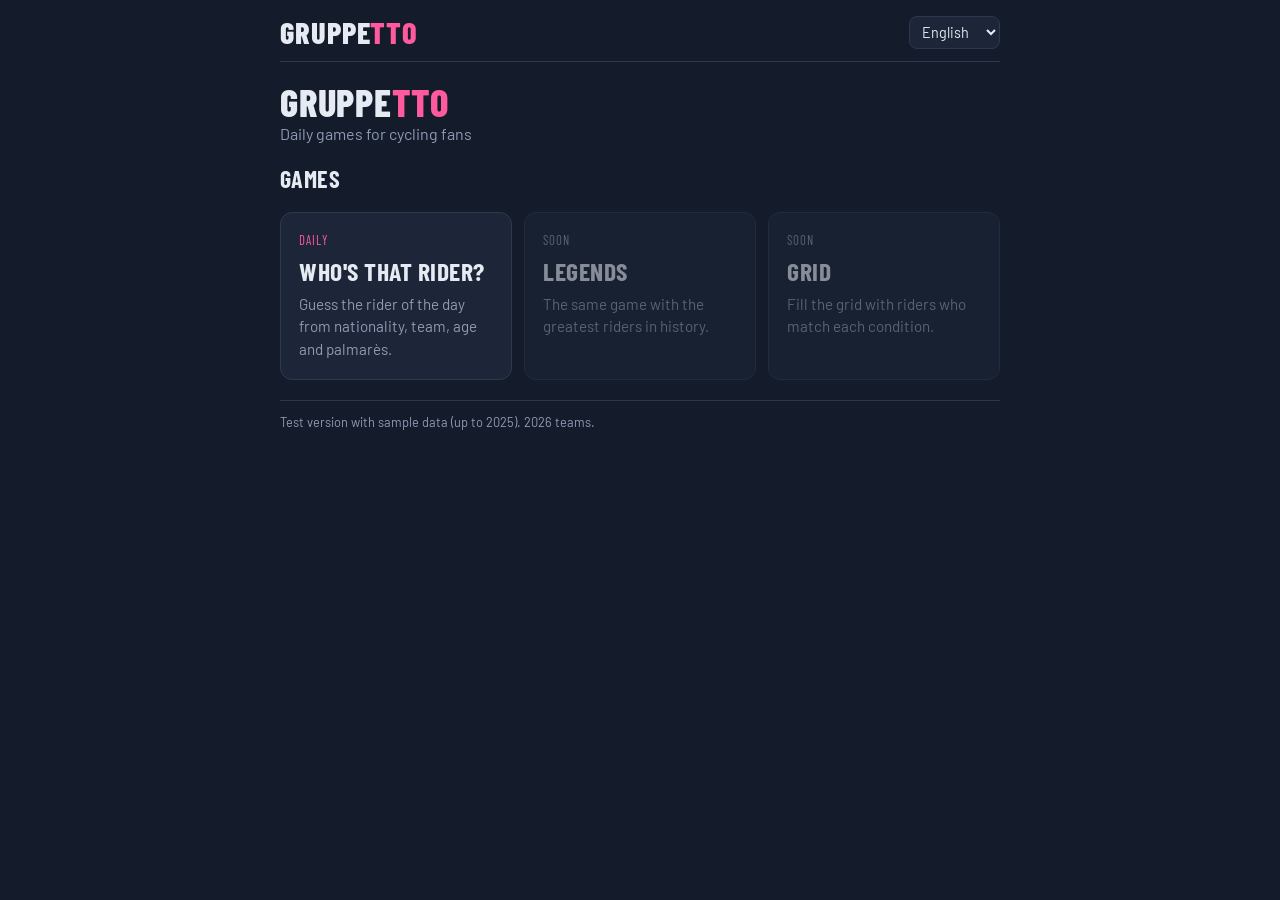
==== index.html @ 4b2cd211 "Primera versió de Gruppetto: portada i joc Qui és? Portada de la plataforma, joc diari amb mode lliu" ====
<!doctype html>
<html lang="ca">
<head>
<meta charset="utf-8">
<meta name="viewport" content="width=device-width, initial-scale=1, viewport-fit=cover">
<title>Gruppetto</title>
<meta name="description" content="Jocs diaris per a aficionats al ciclisme.">
<link rel="preconnect" href="https://fonts.googleapis.com">
<link rel="preconnect" href="https://fonts.gstatic.com" crossorigin>
<link rel="stylesheet" href="https://fonts.googleapis.com/css2?family=Barlow+Condensed:wght@500;700;800&family=Barlow:wght@400;500;600&display=swap">
<link rel="stylesheet" href="assets/css/style.css">
</head>
<body>
<div class="wrap">
  <header class="topbar">
    <a class="logo" href="./">Gruppe<span>tto</span></a>
    <div class="topbar-actions">
      <select class="lang" aria-label="Idioma"></select>
    </div>
  </header>

  <div>
    <h1>Gruppe<span style="color:var(--accent)">tto</span></h1>
    <p class="lead" data-i18n="tagline"></p>
  </div>

  <h2 data-i18n="gamesTitle"></h2>
  <div class="games">
    <a class="game-card" href="qui-es/">
      <span class="tag" data-i18n="modeDaily"></span>
      <h3 data-i18n="whoName" style="font-size:1.6rem"></h3>
      <p data-i18n="whoDesc"></p>
    </a>
    <div class="game-card soon">
      <span class="tag" data-i18n="soon"></span>
      <h3 data-i18n="historyName" style="font-size:1.6rem"></h3>
      <p data-i18n="historyDesc"></p>
    </div>
    <div class="game-card soon">
      <span class="tag" data-i18n="soon"></span>
      <h3 data-i18n="gridName" style="font-size:1.6rem"></h3>
      <p data-i18n="gridDesc"></p>
    </div>
  </div>

  <footer data-i18n="sampleNote"></footer>
</div>
<script type="module">
  import { applyI18n } from "./assets/js/i18n.js";
  applyI18n();
</script>
</body>
</html>
---- assets/css/style.css ----
/* Gruppetto — paleta "blau nit" amb accent rosa */
:root {
  --bg: #141b2b;
  --surface: #1d2638;
  --surface-2: #24304a;
  --line: #2c3850;
  --line-strong: #3d4a66;
  --fg: #e6eaf2;
  --muted: #8f9bb3;
  --accent: #ff5a9e;
  --accent-ink: #2a0a19;
  --ok: #3aa76d;
  --near: #d9a325;
  --miss: #2c3850;
  --miss-fg: #cfd6e4;

  --display: "Barlow Condensed", "Arial Narrow", Arial, sans-serif;
  --body: "Barlow", system-ui, -apple-system, "Segoe UI", sans-serif;
  --radius: 8px;
  color-scheme: dark;
}

* { box-sizing: border-box; }
[hidden] { display: none !important; }
html, body { margin: 0; }
body {
  background: var(--bg);
  color: var(--fg);
  font-family: var(--body);
  font-size: 16px;
  line-height: 1.5;
  padding-left: max(16px, env(safe-area-inset-left, 0px));
  padding-right: max(16px, env(safe-area-inset-right, 0px));
  padding-block: 16px 48px;
  min-height: 100vh;
}
a { color: var(--accent); }
button { font: inherit; }
:focus-visible { outline: 3px solid var(--accent); outline-offset: 2px; }

.wrap { max-width: 720px; margin: 0 auto; display: flex; flex-direction: column; gap: 20px; }

/* Capçalera */
.topbar { display: flex; align-items: center; justify-content: space-between; gap: 12px; flex-wrap: wrap;
  border-bottom: 1px solid var(--line); padding-bottom: 12px; }
.logo { font-family: var(--display); font-weight: 800; font-size: 1.9rem; letter-spacing: .03em;
  text-transform: uppercase; color: var(--fg); text-decoration: none; line-height: 1; }
.logo span { color: var(--accent); }
.topbar-actions { display: flex; gap: 8px; align-items: center; }
.icon-btn { background: var(--surface); border: 1px solid var(--line); color: var(--fg); border-radius: var(--radius);
  padding: 6px 10px; cursor: pointer; font-size: .9rem; }
.icon-btn:hover { border-color: var(--line-strong); }
select.lang { background: var(--surface); color: var(--fg); border: 1px solid var(--line); border-radius: var(--radius);
  padding: 6px 8px; font: inherit; font-size: .9rem; }

h1, h2, h3 { font-family: var(--display); text-transform: uppercase; letter-spacing: .02em; line-height: 1.05; margin: 0;
  text-wrap: balance; }
h1 { font-size: 2.4rem; font-weight: 800; }
h2 { font-size: 1.5rem; font-weight: 700; }
.lead { color: var(--muted); margin: 0; max-width: 60ch; }

/* Portada */
.games { display: grid; grid-template-columns: repeat(auto-fit, minmax(220px, 1fr)); gap: 12px; }
.game-card { background: var(--surface); border: 1px solid var(--line); border-radius: 12px; padding: 18px;
  display: flex; flex-direction: column; gap: 8px; text-decoration: none; color: var(--fg); }
a.game-card:hover { border-color: var(--accent); }
.game-card .tag { font-family: var(--display); text-transform: uppercase; letter-spacing: .08em; font-size: .8rem; color: var(--accent); }
.game-card.soon { opacity: .55; }
.game-card.soon .tag { color: var(--muted); }
.game-card p { margin: 0; color: var(--muted); font-size: .95rem; }

/* Joc */
.mode-bar { display: flex; justify-content: space-between; align-items: center; gap: 12px; flex-wrap: wrap; }
.segmented { display: inline-flex; background: var(--surface); border: 1px solid var(--line); border-radius: 999px; padding: 3px; }
.segmented button { border: 0; background: transparent; color: var(--muted); padding: 6px 14px; border-radius: 999px; cursor: pointer; font-weight: 600; font-size: .9rem; }
.segmented button[aria-pressed="true"] { background: var(--accent); color: var(--accent-ink); }
.counter { font-family: var(--display); text-transform: uppercase; letter-spacing: .06em; color: var(--muted); }

.search { position: relative; }
.search input { width: 100%; font: 500 1.05rem var(--body); padding: 12px 14px; border: 1px solid var(--line-strong);
  background: var(--surface); color: var(--fg); border-radius: var(--radius); }
.search input::placeholder { color: var(--muted); }
.search input:focus { outline: 2px solid var(--accent); outline-offset: 1px; }
.search input:disabled { opacity: .6; }
.suggest { position: absolute; left: 0; right: 0; top: calc(100% + 4px); background: var(--surface-2); border: 1px solid var(--line-strong);
  border-radius: var(--radius); margin: 0; padding: 4px; list-style: none; z-index: 10; max-height: 280px; overflow: auto; }
.suggest li { padding: 8px 10px; border-radius: 6px; cursor: pointer; display: flex; justify-content: space-between; gap: 8px; }
.suggest li small { color: var(--muted); }
.suggest li[aria-selected="true"], .suggest li:hover { background: var(--line); }

.actions { display: flex; gap: 8px; flex-wrap: wrap; }
.btn { border: 1px solid var(--line-strong); background: var(--surface); color: var(--fg); padding: 8px 14px; border-radius: var(--radius);
  cursor: pointer; font-weight: 600; font-size: .95rem; }
.btn:hover { border-color: var(--accent); }
.btn.primary { background: var(--accent); border-color: var(--accent); color: var(--accent-ink); }
.btn[disabled] { opacity: .5; cursor: default; }
.hint-box { background: var(--surface); border: 1px dashed var(--accent); border-radius: var(--radius); padding: 10px 14px; }

.board { overflow-x: auto; }
.grid { display: grid; grid-template-columns: minmax(120px, 1.5fr) repeat(6, minmax(64px, 1fr)); gap: 6px; min-width: 600px; }
.grid .head { font-family: var(--display); font-size: .78rem; text-transform: uppercase; letter-spacing: .08em; color: var(--muted); text-align: center; }
.grid .head:first-child { text-align: left; }
.name { font-family: var(--display); font-weight: 700; font-size: 1.05rem; display: flex; align-items: center; line-height: 1.1; text-transform: uppercase; }
.tile { border-radius: 6px; min-height: 58px; display: flex; flex-direction: column; align-items: center; justify-content: center; text-align: center;
  padding: 4px; font-family: var(--display); font-weight: 700; font-size: 1.05rem; line-height: 1.05; color: #fff;
  font-variant-numeric: tabular-nums; animation: flip .35s ease both; overflow-wrap: break-word; hyphens: auto; }
.tile small { font-weight: 500; font-size: .72rem; letter-spacing: .03em; opacity: .9; }
.tile.ok { background: var(--ok); }
.tile.near { background: var(--near); }
.tile.miss { background: var(--miss); color: var(--miss-fg); }
@keyframes flip { from { transform: rotateX(90deg); } to { transform: none; } }
@media (prefers-reduced-motion: reduce) { .tile { animation: none; } }

.legend { display: flex; gap: 14px; flex-wrap: wrap; font-size: .85rem; color: var(--muted); }
.legend i { display: inline-block; width: 12px; height: 12px; border-radius: 3px; margin-right: 5px; vertical-align: -1px; }

.result { background: var(--surface); border: 1px solid var(--accent); border-radius: 12px; padding: 18px; display: flex; flex-direction: column; gap: 10px; }
.result p { margin: 0; }
pre.share { margin: 0; font-size: 1rem; white-space: pre-wrap; font-family: inherit; }

/* Diàlegs (estadístiques, anunci simulat) */
dialog { background: var(--surface); color: var(--fg); border: 1px solid var(--line-strong); border-radius: 12px; padding: 20px; width: min(420px, calc(100vw - 32px)); }
dialog::backdrop { background: rgba(5, 8, 15, .7); }
.stats-row { display: grid; grid-template-columns: repeat(4, 1fr); gap: 8px; text-align: center; margin: 12px 0; }
.stats-row b { display: block; font-family: var(--display); font-size: 1.8rem; font-variant-numeric: tabular-nums; }
.stats-row span { font-size: .78rem; color: var(--muted); }
.dist { display: flex; flex-direction: column; gap: 4px; }
.dist div { display: flex; align-items: center; gap: 6px; font-size: .85rem; font-variant-numeric: tabular-nums; }
.dist .bar { background: var(--line-strong); color: var(--fg); padding: 1px 6px; border-radius: 3px; text-align: right; min-width: 22px; }
.dist .bar.cur { background: var(--accent); color: var(--accent-ink); }
.ad-sim { text-align: center; display: flex; flex-direction: column; gap: 10px; align-items: center; }
.ad-sim .count { font-family: var(--display); font-size: 3rem; color: var(--accent); }

footer { color: var(--muted); font-size: .8rem; border-top: 1px solid var(--line); padding-top: 12px; }

@media (max-width: 480px) {
  h1 { font-size: 2rem; }
  .logo { font-size: 1.6rem; }
}
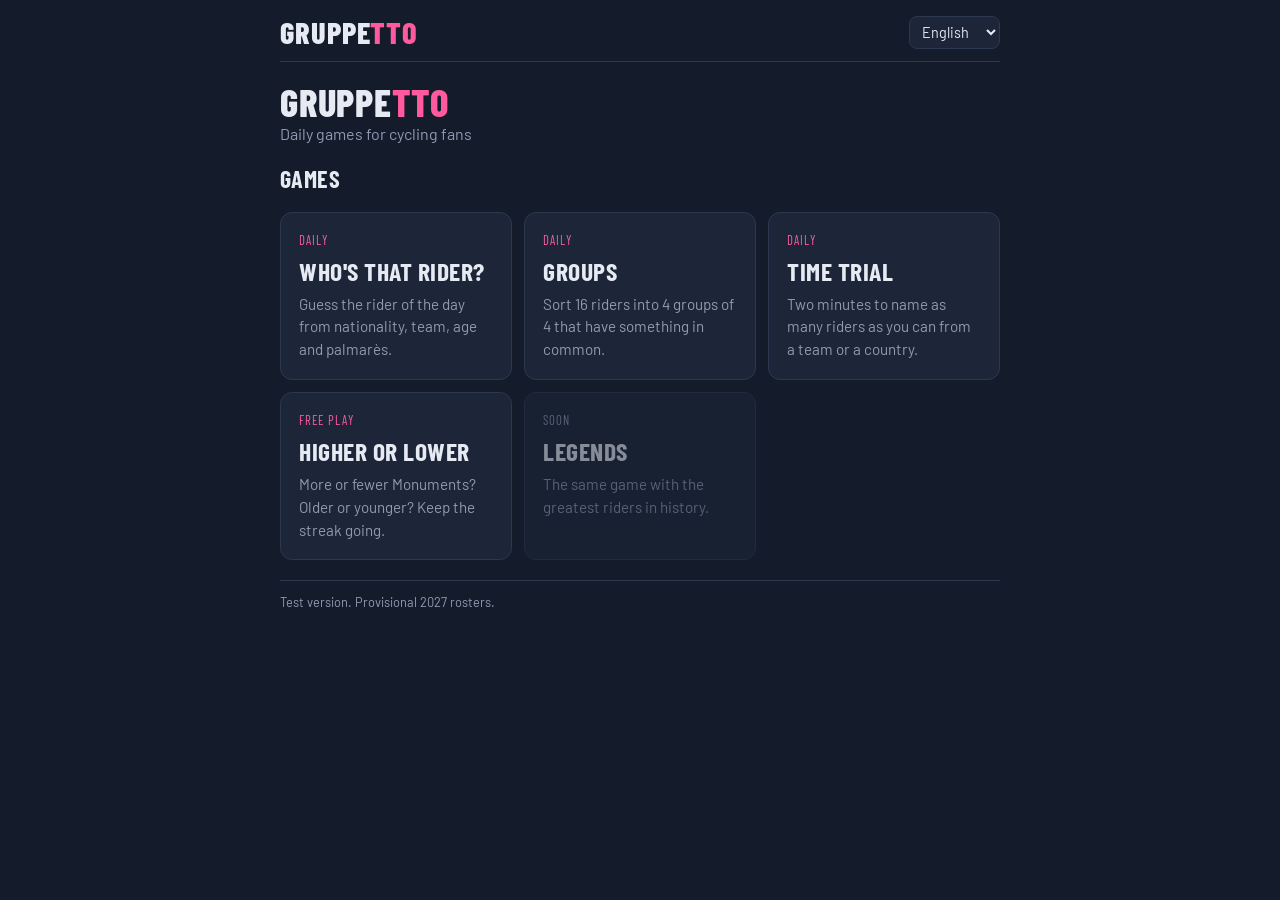
==== commit 863cc565: "Tres jocs nous: Grups, Contrarellotge i Més o menys - Grups: 16 corredors en 4 grups de 4, diari i l" ====
--- a/index.html
+++ b/index.html
@@ -31,15 +31,25 @@
       <h3 data-i18n="whoName" style="font-size:1.6rem"></h3>
       <p data-i18n="whoDesc"></p>
     </a>
+    <a class="game-card" href="grups/">
+      <span class="tag" data-i18n="modeDaily"></span>
+      <h3 data-i18n="grName" style="font-size:1.6rem"></h3>
+      <p data-i18n="grDesc"></p>
+    </a>
+    <a class="game-card" href="contrarellotge/">
+      <span class="tag" data-i18n="modeDaily"></span>
+      <h3 data-i18n="ctName" style="font-size:1.6rem"></h3>
+      <p data-i18n="ctDesc"></p>
+    </a>
+    <a class="game-card" href="mes-o-menys/">
+      <span class="tag" data-i18n="modeFree"></span>
+      <h3 data-i18n="mmName" style="font-size:1.6rem"></h3>
+      <p data-i18n="mmDesc"></p>
+    </a>
     <div class="game-card soon">
       <span class="tag" data-i18n="soon"></span>
       <h3 data-i18n="historyName" style="font-size:1.6rem"></h3>
       <p data-i18n="historyDesc"></p>
-    </div>
-    <div class="game-card soon">
-      <span class="tag" data-i18n="soon"></span>
-      <h3 data-i18n="gridName" style="font-size:1.6rem"></h3>
-      <p data-i18n="gridDesc"></p>
     </div>
   </div>
 
--- a/assets/css/style.css
+++ b/assets/css/style.css
@@ -89,7 +89,7 @@
 .suggest li[aria-selected="true"], .suggest li:hover { background: var(--line); }
 
 .actions { display: flex; gap: 8px; flex-wrap: wrap; }
-.btn { border: 1px solid var(--line-strong); background: var(--surface); color: var(--fg); padding: 8px 14px; border-radius: var(--radius);
+.btn { text-decoration: none; display: inline-flex; align-items: center; border: 1px solid var(--line-strong); background: var(--surface); color: var(--fg); padding: 8px 14px; border-radius: var(--radius);
   cursor: pointer; font-weight: 600; font-size: .95rem; }
 .btn:hover { border-color: var(--accent); }
 .btn.primary { background: var(--accent); border-color: var(--accent); color: var(--accent-ink); }
@@ -137,3 +137,52 @@
   h1 { font-size: 2rem; }
   .logo { font-size: 1.6rem; }
 }
+
+/* ---------- Jocs nous ---------- */
+:root { --g1: #d9a325; --g2: #3aa76d; --g3: #4f8fe8; --g4: #ff5a9e; }
+.challenge { background: var(--surface); border: 1px solid var(--line); border-radius: 12px; padding: 16px 18px;
+  display: flex; justify-content: space-between; align-items: center; gap: 12px; flex-wrap: wrap; }
+.challenge h2 { font-size: 1.7rem; }
+.timer { font-family: var(--display); font-weight: 800; font-size: 2.4rem; font-variant-numeric: tabular-nums; line-height: 1; color: var(--accent); }
+.timer.low { color: var(--near); }
+.flash { min-height: 1.4em; color: var(--muted); font-size: .9rem; margin: 0; }
+.found-list { display: flex; flex-wrap: wrap; gap: 6px; list-style: none; margin: 0; padding: 0; }
+.found-list li { background: var(--surface-2); border: 1px solid var(--line-strong); border-radius: 999px; padding: 4px 10px; font-size: .9rem; animation: pop .25s ease both; }
+.found-list.missed li { background: transparent; color: var(--muted); border-style: dashed; animation: none; }
+@keyframes pop { from { transform: scale(.8); opacity: .3; } to { transform: none; opacity: 1; } }
+
+.gr-grid { display: grid; grid-template-columns: repeat(4, minmax(0, 1fr)); gap: 8px; }
+.gr-tile { min-height: 72px; border-radius: 8px; border: 1px solid var(--line-strong); background: var(--surface); color: var(--fg);
+  font-family: var(--display); font-weight: 700; font-size: 1rem; text-transform: uppercase; line-height: 1.1; padding: 6px;
+  cursor: pointer; overflow-wrap: break-word; hyphens: auto; }
+.gr-tile:hover { border-color: var(--muted); }
+.gr-tile[aria-pressed="true"] { background: var(--fg); color: var(--bg); border-color: var(--fg); }
+.gr-solved { grid-column: 1 / -1; border-radius: 8px; padding: 10px 12px; text-align: center; color: #10131c; animation: pop .3s ease both; }
+.gr-solved b { display: block; font-family: var(--display); text-transform: uppercase; letter-spacing: .04em; font-size: 1.05rem; }
+.gr-solved span { font-size: .88rem; }
+.gr-solved.l0 { background: var(--g1); } .gr-solved.l1 { background: var(--g2); }
+.gr-solved.l2 { background: var(--g3); } .gr-solved.l3 { background: var(--g4); }
+.dots { display: inline-flex; gap: 5px; vertical-align: middle; margin-left: 6px; }
+.dots i { width: 10px; height: 10px; border-radius: 50%; background: var(--muted); display: inline-block; }
+.dots i.used { background: var(--line-strong); }
+.shake { animation: shake .35s; }
+@keyframes shake { 25% { transform: translateX(-5px); } 75% { transform: translateX(5px); } }
+
+.mm-cards { display: grid; grid-template-columns: repeat(2, minmax(0, 1fr)); gap: 12px; }
+.mm-card { background: var(--surface); border: 1px solid var(--line); border-radius: 12px; padding: 18px; display: flex; flex-direction: column; gap: 6px; min-height: 190px; }
+.mm-card.next { border-color: var(--accent); }
+.mm-card .who { font-family: var(--display); font-weight: 800; font-size: 1.6rem; text-transform: uppercase; line-height: 1.05; }
+.mm-card .meta { color: var(--muted); font-size: .9rem; }
+.mm-card .value { font-family: var(--display); font-weight: 800; font-size: 1.9rem; color: var(--accent); margin-top: auto; font-variant-numeric: tabular-nums; }
+.mm-card .value.hidden { color: var(--muted); }
+.mm-card .value.right { color: var(--ok); }
+.mm-card .value.wrong { color: var(--near); }
+.mm-card .q { margin: 0; font-weight: 600; }
+.mm-score { display: flex; gap: 18px; font-family: var(--display); text-transform: uppercase; letter-spacing: .06em; color: var(--muted); }
+.mm-score b { color: var(--fg); font-size: 1.3rem; margin-left: 6px; }
+@media (max-width: 480px) {
+  .gr-tile { min-height: 64px; font-size: .82rem; }
+  .mm-cards { grid-template-columns: 1fr; }
+  .mm-card { min-height: 0; }
+}
+@media (prefers-reduced-motion: reduce) { .found-list li, .gr-solved, .shake { animation: none; } }
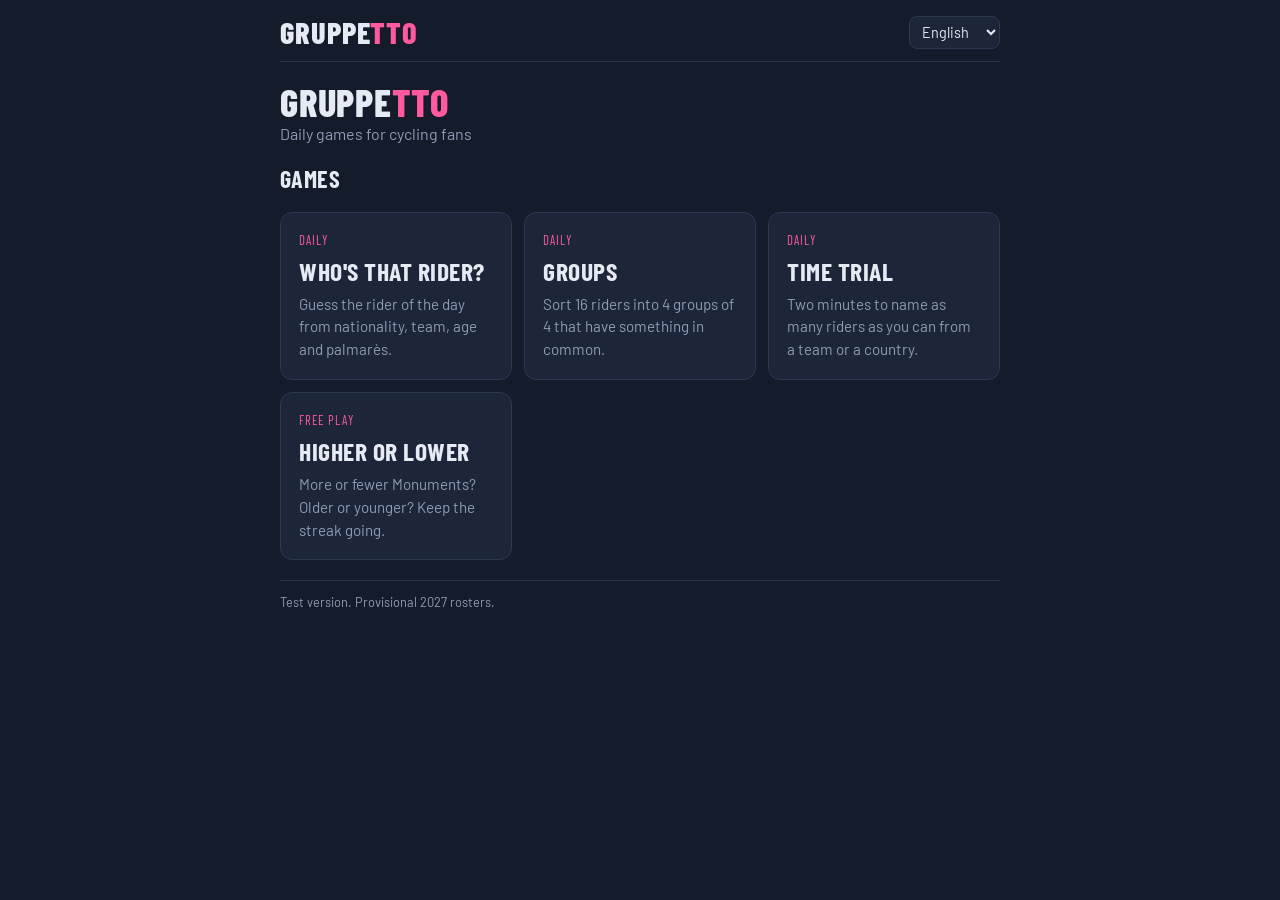
==== commit caae8f5e: "Pistes a Grups, nom de pila a Contrarellotge i sense Llegendes - Grups: fins a 2 pistes per partida " ====
--- a/index.html
+++ b/index.html
@@ -46,11 +46,6 @@
       <h3 data-i18n="mmName" style="font-size:1.6rem"></h3>
       <p data-i18n="mmDesc"></p>
     </a>
-    <div class="game-card soon">
-      <span class="tag" data-i18n="soon"></span>
-      <h3 data-i18n="historyName" style="font-size:1.6rem"></h3>
-      <p data-i18n="historyDesc"></p>
-    </div>
   </div>
 
   <footer data-i18n="sampleNote"></footer>
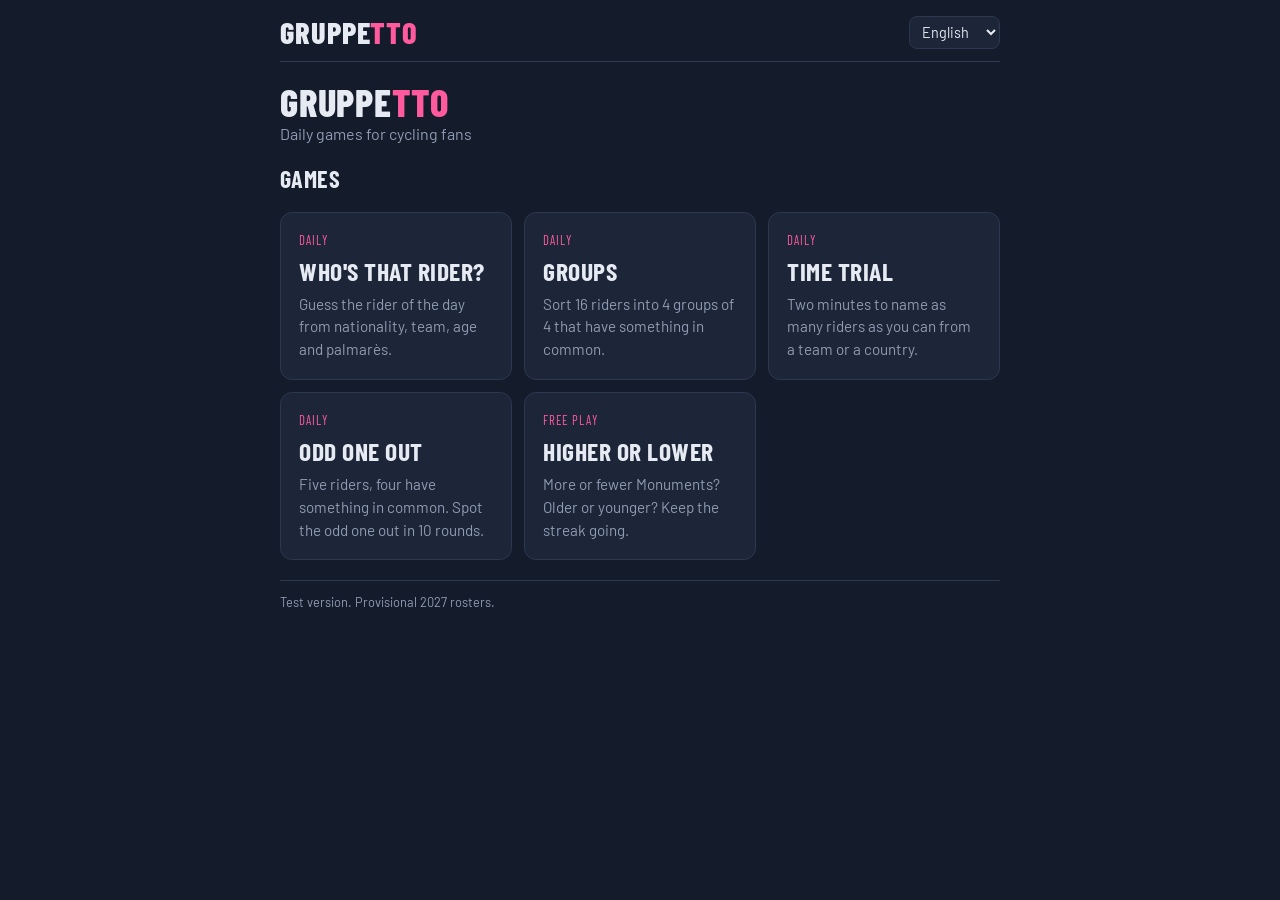
==== commit a5604929: "Joc nou: Intrús 10 rondes diàries (i mode lliure) de 5 corredors on 4 comparteixen una categoria. El" ====
--- a/index.html
+++ b/index.html
@@ -41,6 +41,11 @@
       <h3 data-i18n="ctName" style="font-size:1.6rem"></h3>
       <p data-i18n="ctDesc"></p>
     </a>
+    <a class="game-card" href="intrus/">
+      <span class="tag" data-i18n="modeDaily"></span>
+      <h3 data-i18n="inName" style="font-size:1.6rem"></h3>
+      <p data-i18n="inDesc"></p>
+    </a>
     <a class="game-card" href="mes-o-menys/">
       <span class="tag" data-i18n="modeFree"></span>
       <h3 data-i18n="mmName" style="font-size:1.6rem"></h3>
--- a/assets/css/style.css
+++ b/assets/css/style.css
@@ -186,3 +186,20 @@
   .mm-card { min-height: 0; }
 }
 @media (prefers-reduced-motion: reduce) { .found-list li, .gr-solved, .shake { animation: none; } }
+
+/* Intrús */
+.in-play { display: flex; flex-direction: column; gap: 14px; }
+.in-tiles { display: grid; grid-template-columns: repeat(5, minmax(0, 1fr)); gap: 8px; }
+.in-tile { min-height: 84px; }
+.in-tile.removed { opacity: .35; text-decoration: line-through; cursor: default; }
+.in-tile.fit { background: var(--ok); border-color: var(--ok); color: #fff; }
+.in-tile.odd { background: var(--accent); border-color: var(--accent); color: var(--accent-ink); }
+.in-tile.wrong { background: var(--near); border-color: var(--near); color: #10131c; }
+.in-feedback { margin: 0; padding: 10px 14px; border-radius: var(--radius); background: var(--surface); border: 1px solid var(--line); }
+.in-feedback.ok { border-color: var(--ok); }
+.in-feedback.ko { border-color: var(--near); }
+.in-review { margin: 0; padding-left: 1.2em; color: var(--muted); font-size: .92rem; display: flex; flex-direction: column; gap: 2px; }
+@media (max-width: 560px) {
+  .in-tiles { grid-template-columns: 1fr; }
+  .in-tile { min-height: 52px; }
+}
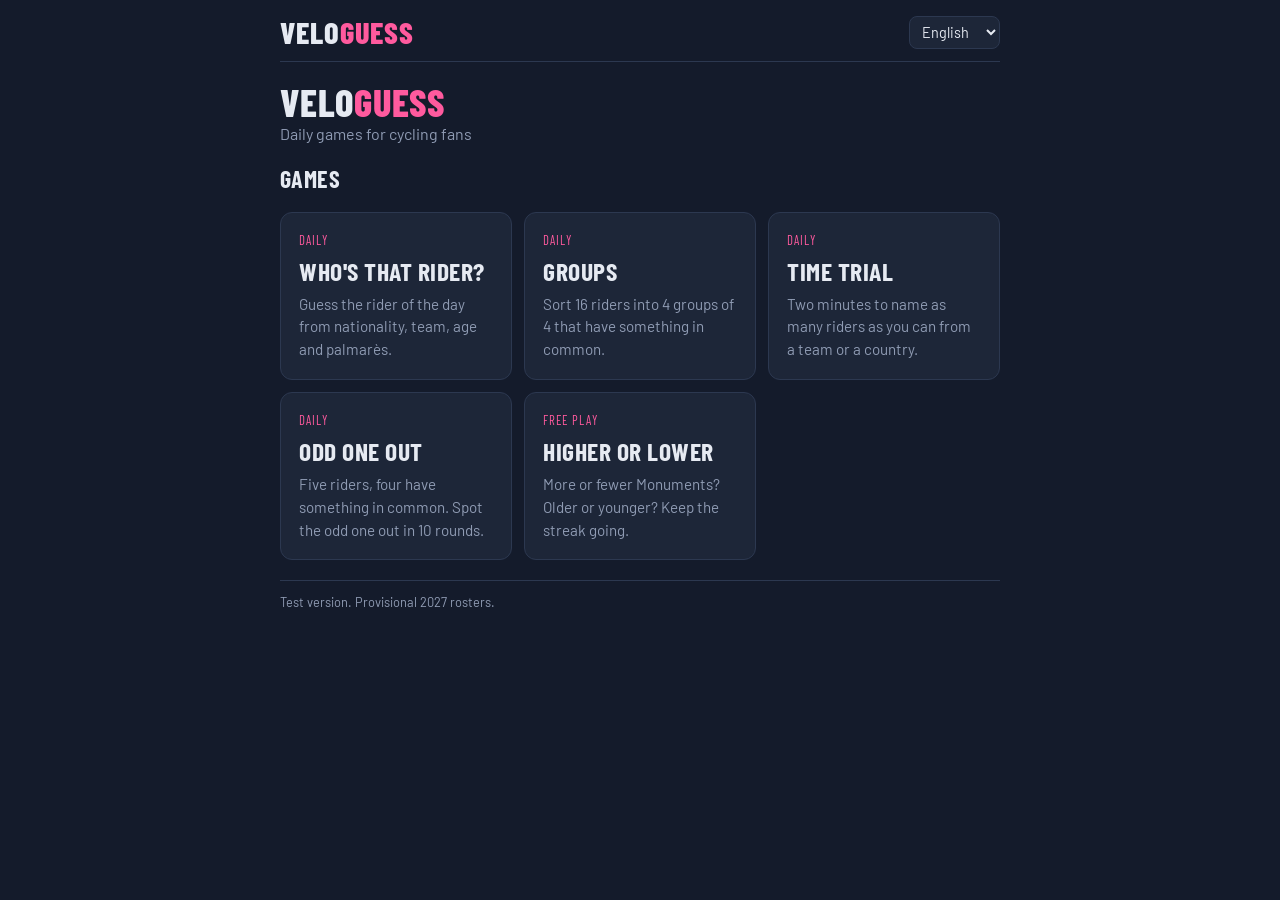
==== commit c9ebba6d: "Canvia el nom de l'aplicació a Veloguess Logo, títols de pàgina, text compartit, README i noms del b" ====
--- a/index.html
+++ b/index.html
@@ -3,7 +3,7 @@
 <head>
 <meta charset="utf-8">
 <meta name="viewport" content="width=device-width, initial-scale=1, viewport-fit=cover">
-<title>Gruppetto</title>
+<title>Veloguess</title>
 <meta name="description" content="Jocs diaris per a aficionats al ciclisme.">
 <link rel="preconnect" href="https://fonts.googleapis.com">
 <link rel="preconnect" href="https://fonts.gstatic.com" crossorigin>
@@ -13,14 +13,14 @@
 <body>
 <div class="wrap">
   <header class="topbar">
-    <a class="logo" href="./">Gruppe<span>tto</span></a>
+    <a class="logo" href="./">Velo<span>guess</span></a>
     <div class="topbar-actions">
       <select class="lang" aria-label="Idioma"></select>
     </div>
   </header>
 
   <div>
-    <h1>Gruppe<span style="color:var(--accent)">tto</span></h1>
+    <h1>Velo<span style="color:var(--accent)">guess</span></h1>
     <p class="lead" data-i18n="tagline"></p>
   </div>
 
@@ -28,27 +28,27 @@
   <div class="games">
     <a class="game-card" href="qui-es/">
       <span class="tag" data-i18n="modeDaily"></span>
-      <h3 data-i18n="whoName" style="font-size:1.6rem"></h3>
+      <h3 data-i18n="whoName"></h3>
       <p data-i18n="whoDesc"></p>
     </a>
     <a class="game-card" href="grups/">
       <span class="tag" data-i18n="modeDaily"></span>
-      <h3 data-i18n="grName" style="font-size:1.6rem"></h3>
+      <h3 data-i18n="grName"></h3>
       <p data-i18n="grDesc"></p>
     </a>
     <a class="game-card" href="contrarellotge/">
       <span class="tag" data-i18n="modeDaily"></span>
-      <h3 data-i18n="ctName" style="font-size:1.6rem"></h3>
+      <h3 data-i18n="ctName"></h3>
       <p data-i18n="ctDesc"></p>
     </a>
     <a class="game-card" href="intrus/">
       <span class="tag" data-i18n="modeDaily"></span>
-      <h3 data-i18n="inName" style="font-size:1.6rem"></h3>
+      <h3 data-i18n="inName"></h3>
       <p data-i18n="inDesc"></p>
     </a>
     <a class="game-card" href="mes-o-menys/">
       <span class="tag" data-i18n="modeFree"></span>
-      <h3 data-i18n="mmName" style="font-size:1.6rem"></h3>
+      <h3 data-i18n="mmName"></h3>
       <p data-i18n="mmDesc"></p>
     </a>
   </div>
--- a/assets/css/style.css
+++ b/assets/css/style.css
@@ -1,4 +1,4 @@
-/* Gruppetto — paleta "blau nit" amb accent rosa */
+/* Veloguess — paleta "blau nit" amb accent rosa */
 :root {
   --bg: #141b2b;
   --surface: #1d2638;
@@ -203,3 +203,7 @@
   .in-tiles { grid-template-columns: 1fr; }
   .in-tile { min-height: 52px; }
 }
+
+/* Títols de la portada: es redueixen i parteixen si no caben a la targeta */
+.game-card { min-width: 0; }
+.game-card h3 { font-size: clamp(1.25rem, 2.6vw, 1.6rem); overflow-wrap: break-word; hyphens: auto; }
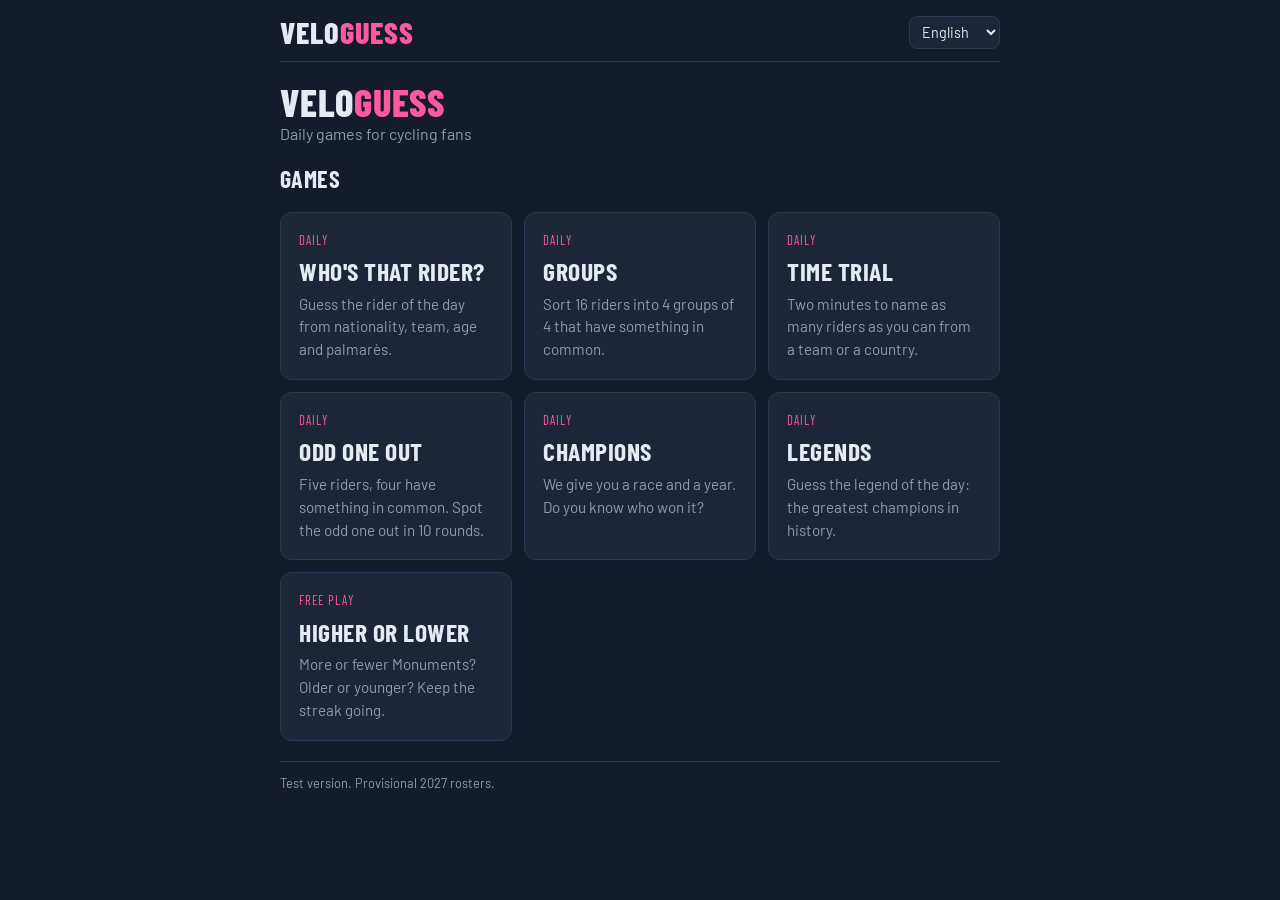
==== commit 1aedcb94: "Jocs nous: Campions i Llegendes, amb la base històrica - Base històrica generada des de Wikidata: 1." ====
--- a/index.html
+++ b/index.html
@@ -46,6 +46,16 @@
       <h3 data-i18n="inName"></h3>
       <p data-i18n="inDesc"></p>
     </a>
+    <a class="game-card" href="campions/">
+      <span class="tag" data-i18n="modeDaily"></span>
+      <h3 data-i18n="cpName"></h3>
+      <p data-i18n="cpDesc"></p>
+    </a>
+    <a class="game-card" href="llegendes/">
+      <span class="tag" data-i18n="modeDaily"></span>
+      <h3 data-i18n="lgName"></h3>
+      <p data-i18n="lgDesc"></p>
+    </a>
     <a class="game-card" href="mes-o-menys/">
       <span class="tag" data-i18n="modeFree"></span>
       <h3 data-i18n="mmName"></h3>
--- a/assets/css/style.css
+++ b/assets/css/style.css
@@ -207,3 +207,7 @@
 /* Títols de la portada: es redueixen i parteixen si no caben a la targeta */
 .game-card { min-width: 0; }
 .game-card h3 { font-size: clamp(1.25rem, 2.6vw, 1.6rem); overflow-wrap: break-word; hyphens: auto; }
+
+/* Campions */
+.cp-card h2 { font-size: 1.9rem; }
+.cp-card .timer { font-size: 2.8rem; }
